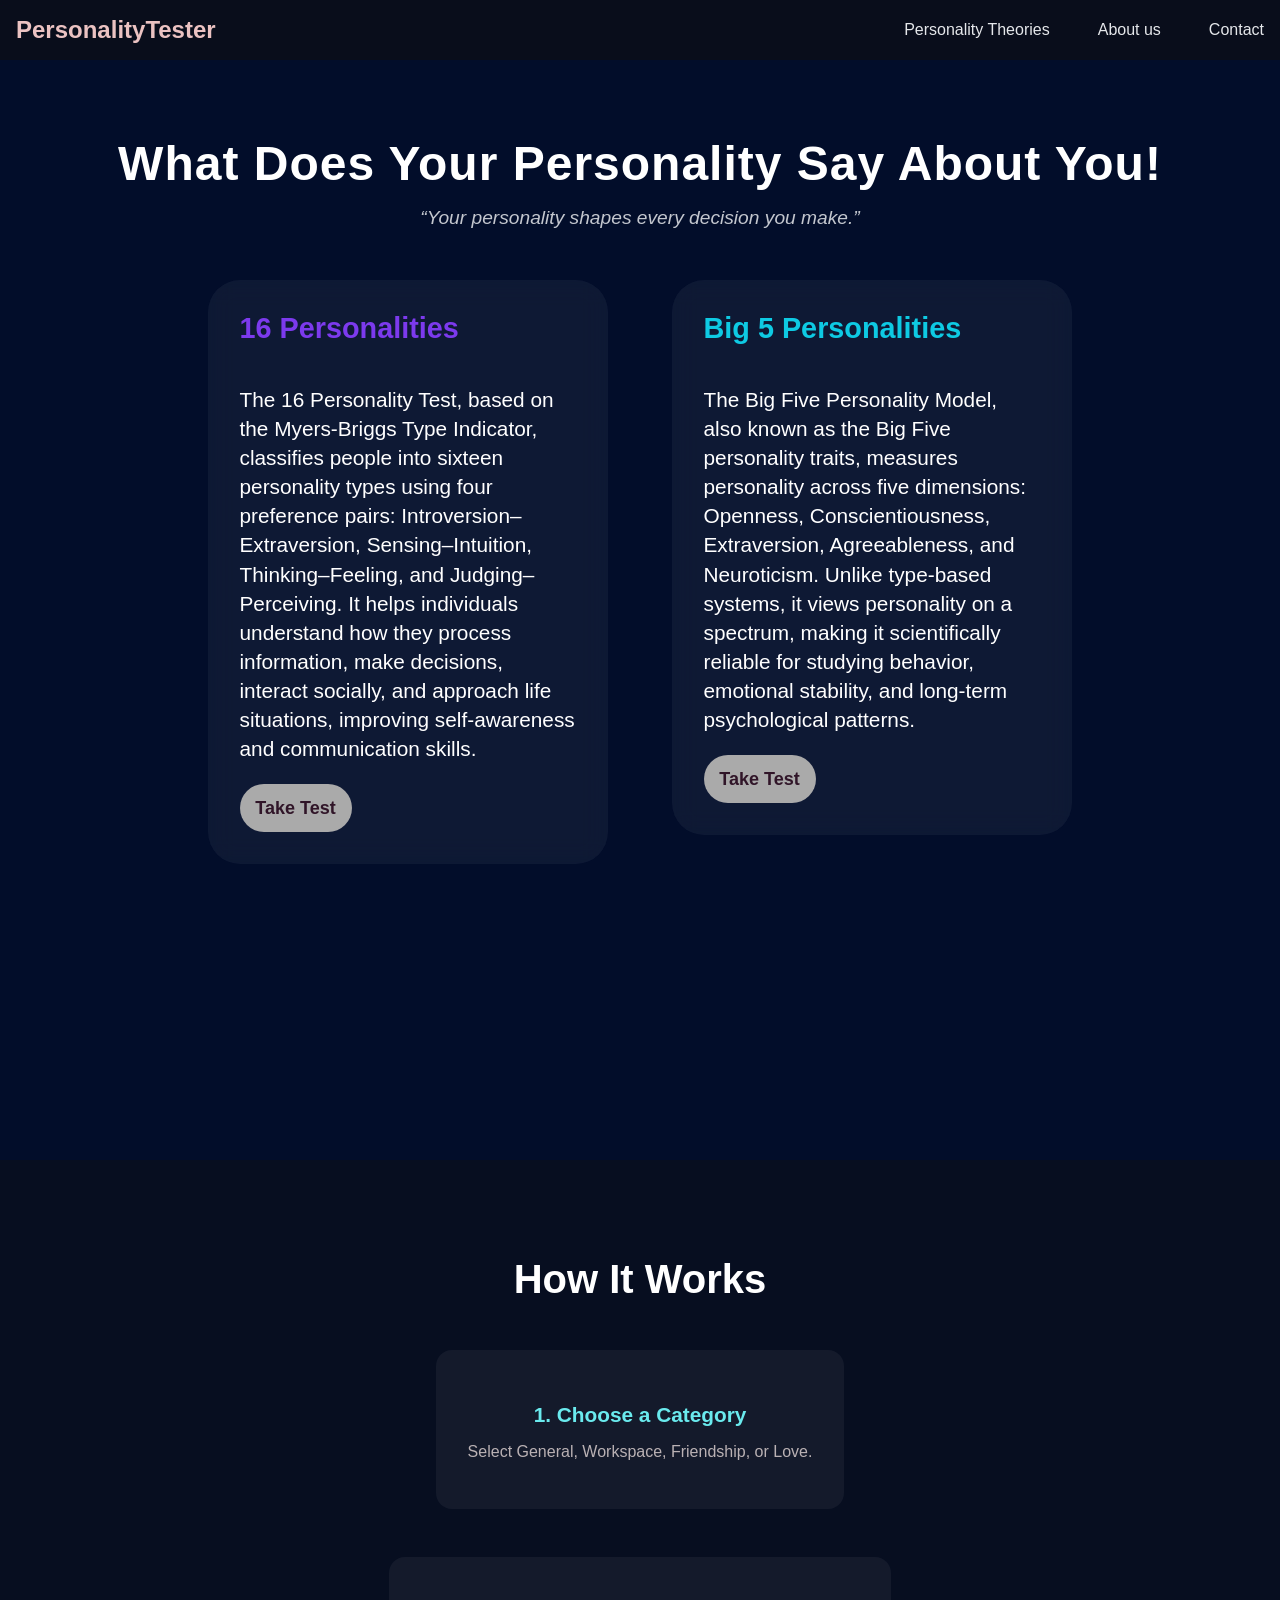
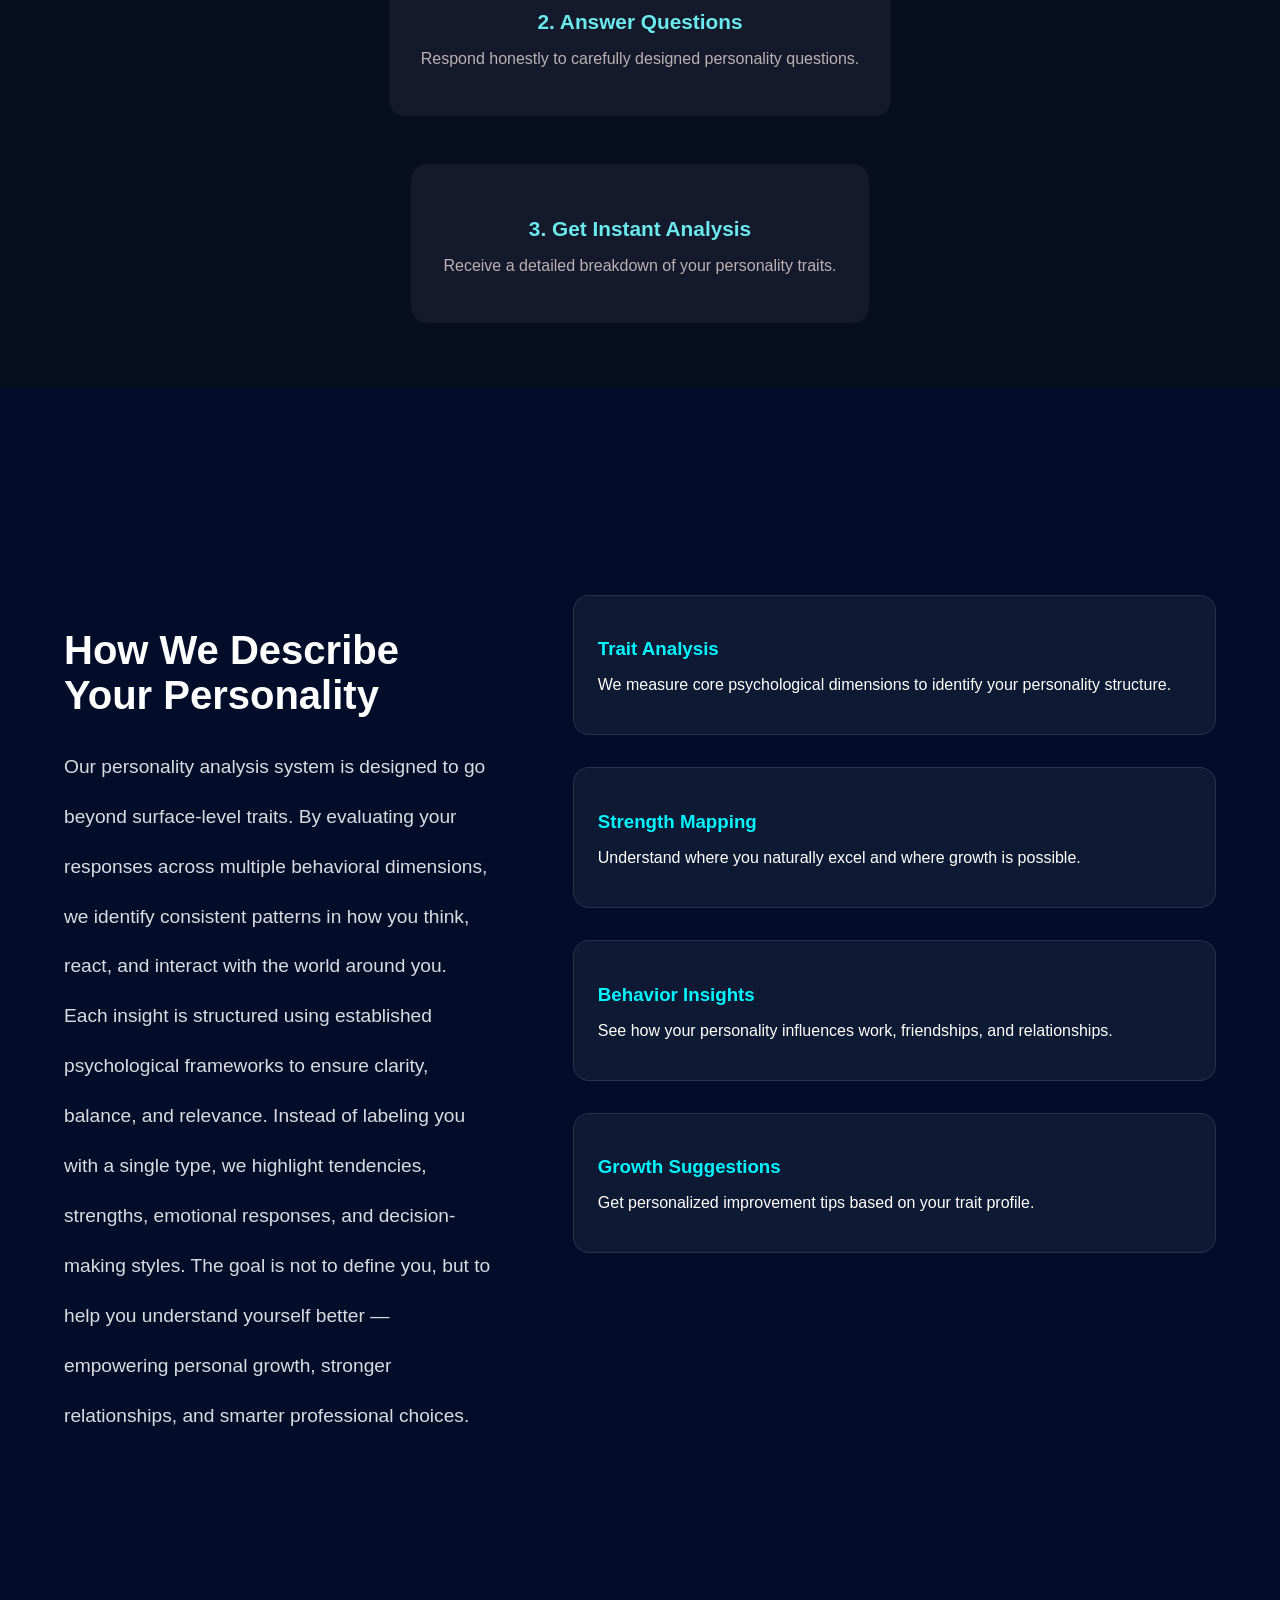
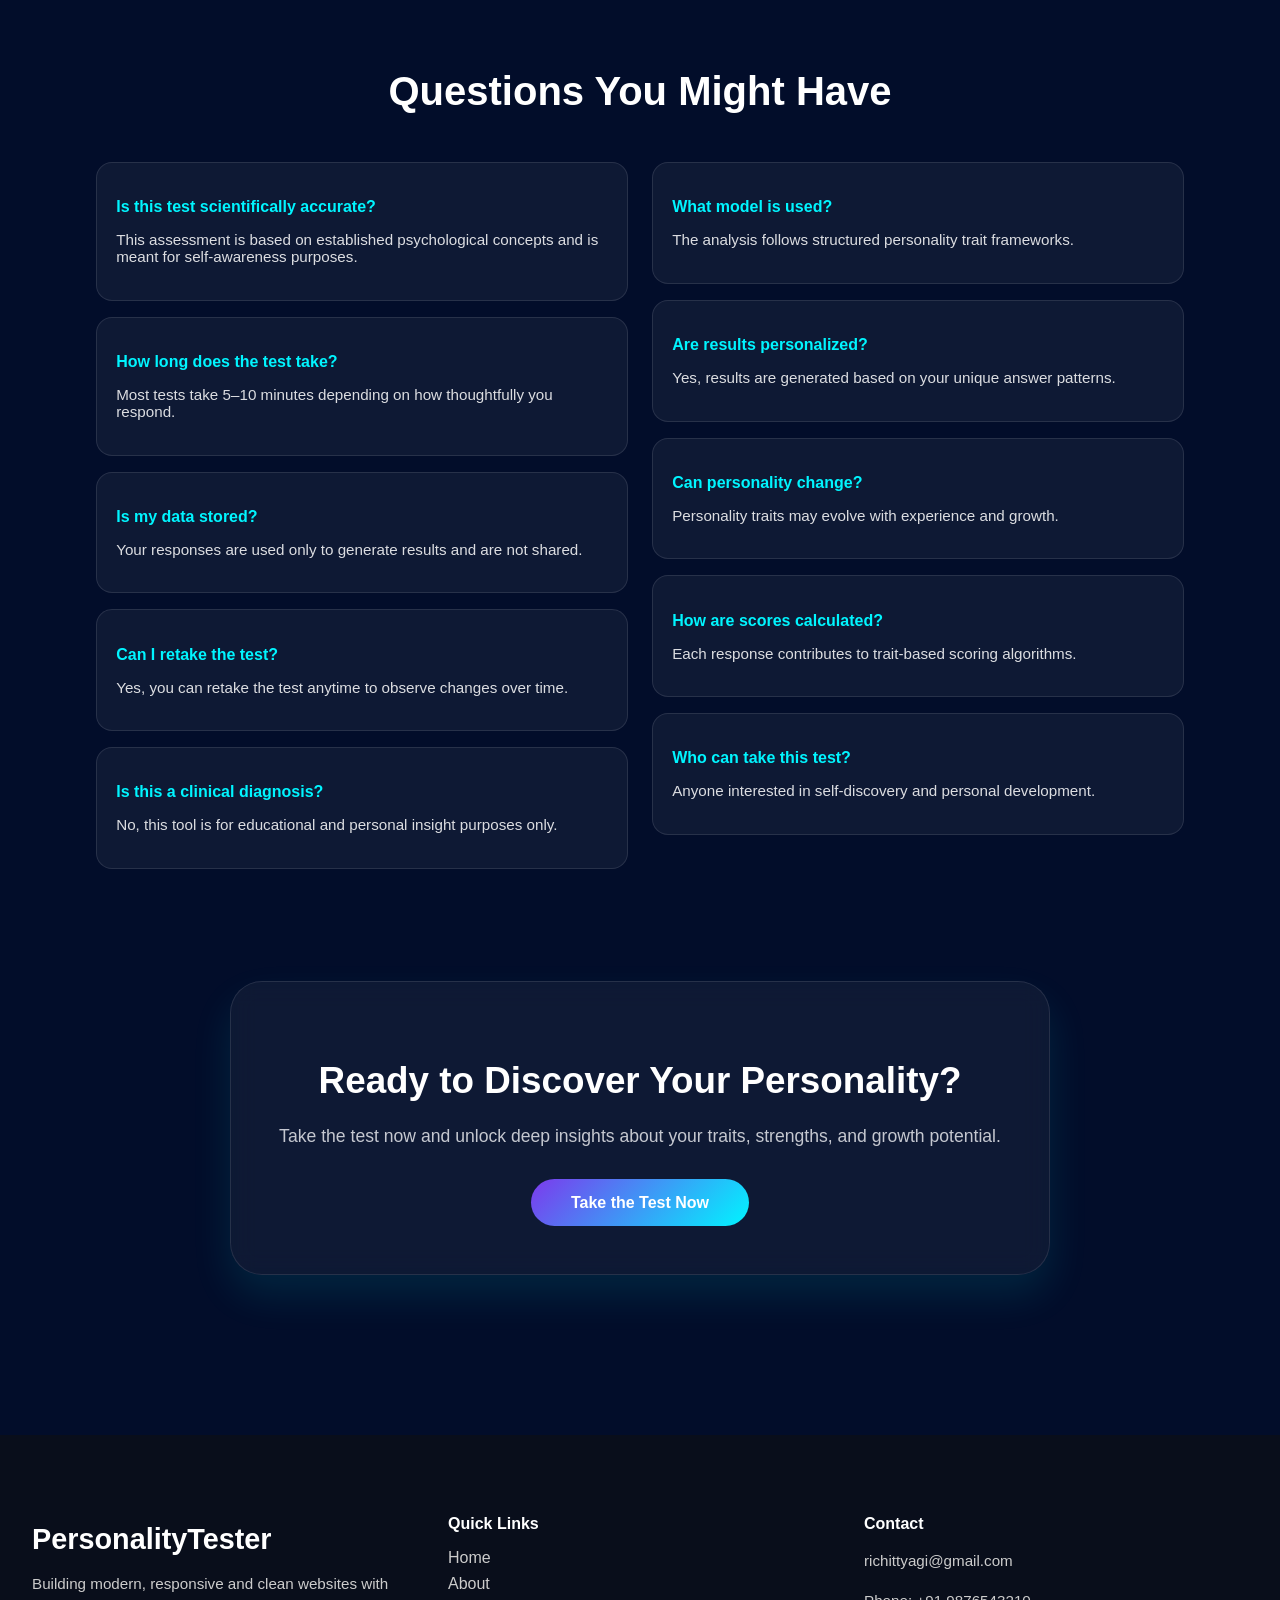
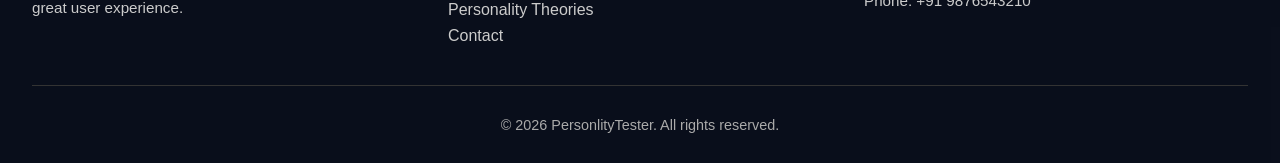
==== index.html @ 72333360 "Add files via upload" ====
<!DOCTYPE html>
<html lang="en">
<head>
    <meta charset="UTF-8">
    <meta name="viewport" content="width=device-width, initial-scale=1.0">
    <title>PersonalityTester</title>
    <link rel="stylesheet" href="common.css">
    <link rel="stylesheet" href="index.css">
</head>
<body>
    <section id="nav">
    <div class="navbar" id="nav">
        <a href="index.html" style="text-decoration: none; color: inherit;"><div class='logo'>PersonalityTester</div></a>
        <div class="nav-links">
            <a href="personality.html">Personality Theories</a>
            <a href="about.html">About us</a>
            <a href="contact.html">Contact</a>
        </div>
    </div>
    </section>
    <section id="hero">
    <div class="hero">
        <h1>What Does Your Personality Say About You!</h1>
        <p class="quote">
            “Your personality shapes every decision you make.”
        </p>
    </div>
    </section>
    <div class="cards-box">
        <div class="card sixteenpersonality">
            <h2>16 Personalities</h2>
            <p>The 16 Personality Test, based on the Myers-Briggs Type Indicator, classifies people into sixteen personality types using four preference pairs: Introversion–Extraversion, Sensing–Intuition, Thinking–Feeling, and Judging–Perceiving. It helps individuals understand how they process information, make decisions, interact socially, and approach life situations, improving self-awareness and communication skills.</p>
            <button id="btn1" class="btn">Take Test</button>
        </div>
        <div class="card bigfivepersonality">
            <h2>Big 5 Personalities</h2>
            <p>The Big Five Personality Model, also known as the Big Five personality traits, measures personality across five dimensions: Openness, Conscientiousness, Extraversion, Agreeableness, and Neuroticism. Unlike type-based systems, it views personality on a spectrum, making it scientifically reliable for studying behavior, emotional stability, and long-term psychological patterns.</p>
            <button id="btn2" class="btn">Take Test</button>
        </div>
    </div>
    <section class="how-it-works">
        <h2>How It Works</h2>
        <div class="steps">
            <div class="step">
                <h3>1. Choose a Category</h3>
                <p>Select General, Workspace, Friendship, or Love.</p>
            </div>
            <div class="step">
                <h3>2. Answer Questions</h3>
                <p>Respond honestly to carefully designed personality questions.</p>
            </div>
            <div class="step">
                <h3>3. Get Instant Analysis</h3>
                <p>Receive a detailed breakdown of your personality traits.</p>
            </div>
        </div>
    </section>
    <section class="personality-description">
        <div class="left-content">
            <h2>How We Describe Your Personality</h2>
            <p>
                Our personality analysis system is designed to go beyond surface-level traits. By evaluating
                your responses across multiple behavioral dimensions, we identify consistent patterns in how you
                think, react, and interact with the world around you.
                Each insight is structured using established psychological frameworks to ensure clarity,
                balance, and relevance. Instead of labeling you with a single type, we highlight tendencies,
                strengths, emotional responses, and decision-making styles.
                The goal is not to define you, but to help you understand yourself better — empowering personal
                growth, stronger relationships, and smarter professional choices.
            </p>
        </div>
        <div class="right-content">
            <div class="desc-item">
                <h3>Trait Analysis</h3>
                <p>We measure core psychological dimensions to identify your personality structure.</p>
            </div>
            <div class="desc-item">
                <h3>Strength Mapping</h3>
                <p>Understand where you naturally excel and where growth is possible.</p>
            </div>
            <div class="desc-item">
                <h3>Behavior Insights</h3>
                <p>See how your personality influences work, friendships, and relationships.</p>
            </div>
            <div class="desc-item">
                <h3>Growth Suggestions</h3>
                <p>Get personalized improvement tips based on your trait profile.</p>
            </div>
        </div>
    </section>
    <section class="faq-section">
        <h2>Questions You Might Have</h2>
        <div class="faq-container">
        <div class=" faq-column">
            <div class="faq-box">
                <h3>Is this test scientifically accurate?</h3>
                <p>This assessment is based on established psychological concepts and is meant for self-awareness
                    purposes.</p>
            </div>
            <div class="faq-box">
                <h3>How long does the test take?</h3>
                <p>Most tests take 5–10 minutes depending on how thoughtfully you respond.</p>
            </div>
            <div class="faq-box">
                <h3>Is my data stored?</h3>
                <p>Your responses are used only to generate results and are not shared.</p>
            </div>
            <div class="faq-box">
                <h3>Can I retake the test?</h3>
                <p>Yes, you can retake the test anytime to observe changes over time.</p>
            </div>
            <div class="faq-box">
                <h3>Is this a clinical diagnosis?</h3>
                <p>No, this tool is for educational and personal insight purposes only.</p>
            </div>
        </div>
        <div class="faq-column">
            <div class="faq-box">
                <h3>What model is used?</h3>
                <p>The analysis follows structured personality trait frameworks.</p>
            </div>
            <div class="faq-box">
                <h3>Are results personalized?</h3>
                <p>Yes, results are generated based on your unique answer patterns.</p>
            </div>
            <div class="faq-box">
                <h3>Can personality change?</h3>
                <p>Personality traits may evolve with experience and growth.</p>
            </div>
            <div class="faq-box">
                <h3>How are scores calculated?</h3>
                <p>Each response contributes to trait-based scoring algorithms.</p>
            </div>
            <div class="faq-box">
                <h3>Who can take this test?</h3>
                <p>Anyone interested in self-discovery and personal development.</p>
            </div>
        </div>
        </div>
    <section class="cta-section">
    <div class="cta-box">
        <h2>Ready to Discover Your Personality?</h2>
        <p>
            Take the test now and unlock deep insights about your traits,
            strengths, and growth potential.
        </p>
        <a href="#nav" style="text-decoration: none; color: inherit;"><button class="cta-btn">Take the Test Now</button></a>
    </div>
</section>
    </section>
    <section>
    <footer class="footer">
    <div class="footer-container">
        <div class="footer-box">
            <h2 class="footer-logo">PersonalityTester</h2>
            <p>Building modern, responsive and clean websites with great user experience.</p>
        </div>
        <div class="footer-box">
            <h3>Quick Links</h3>
            <a href="#nav">Home</a>
            <a href="about.html">About</a>
            <a href="personality.html">Personality Theories</a>
            <a href="contact.html">Contact</a>
        </div>
        <div class="footer-box">
            <h3>Contact</h3>
            <p>richittyagi@gmail.com</p>
            <p>Phone: +91 9876543210</p>
        </div>
    </div>
    <div class="footer-bottom">
        <p>© 2026 PersonlityTester. All rights reserved.</p>
    </div>
</footer>
</section>
    <script src="index.js"></script>
</body>
</html>
---- common.css ----
.navbar {
    position: fixed;
    top: 0;
    left: 0;
    right: 0;
    display: flex;
    justify-content: space-between;
    align-items: center;
    padding: 1rem 1rem;
    background: rgba(11, 15, 25, 0.85);
    backdrop-filter: blur(10px);
    color: rgb(235, 194, 194);
    z-index: 1000;
}
.logo {
    font-size: 1.5rem;
    font-weight: bold;
    font-family:sans-serif;
    color: rgb(235, 194, 194);
}
.nav-links {
    display: flex;
    gap: 3rem;
}
.nav-links a {
    text-decoration: none;
    color: #E5E7EB;
    font-family: 'Raleway', sans-serif;
}
.nav-links a:hover {
    color: #00F5FF;
}

.footer {
    background: rgba(11, 15, 25, 0.85);
    color: #fff;
    padding: 4rem 2rem 1rem;
    font-family: sans-serif;
}
.footer-container {
    display: grid;
    grid-template-columns: repeat(auto-fit, minmax(200px, 1fr));
    gap: 2rem;
    margin-bottom: 2rem;
}
.footer-logo {
    font-size: 1.8rem;
    font-weight: bold;
    font-family: sans-serif;
    color: #fff;
    margin-bottom: 1rem;
}
.footer-box p {
    color: #ccc;
    font-size: 0.95rem;
    line-height: 1.6;
}
.footer-box h3 {
    font-family: sans-serif;
    color: #fff;
    font-size: 1rem;
    font-weight: 600;
    letter-spacing: normal;
    text-transform: none;
    padding: 0;
    margin-bottom: 1rem;
}
.footer-box a {
    display: block;
    color: #ccc;
    text-decoration: none;
    margin-bottom: 0.5rem;
    transition: 0.3s;
    font-family:sans-serif;
}
.footer-box a:hover {
    color: white;
}
.footer-bottom {
    text-align: center;
    border-top: 1px solid #333;
    padding-top: 1rem;
    font-size: 0.9rem;
    color: #aaa;
    font-family: sans-serif;
}
---- index.css ----
body{
    margin: 0;
    background-color: #020d2a;
    font-family: 'Orbitron', sans-serif;
}
.cards-box{
    display: grid;
    grid-template-columns: repeat(2, 25rem);
    grid-template-rows: repeat(2, 25rem);
    gap: 4rem;
    justify-content: center;
}
.card{
    padding: 2rem;
    border-radius: 2rem;
    color: white;
    display: flex;
    flex-direction: column;
    justify-content: flex-start;
    background: rgba(255, 255, 255, 0.05);
    backdrop-filter: blur(12px);
    height: fit-content;
    /* border: 1px solid rgba(255,255,255,0.1); */
    transition: transform 0.3s ease, box-shadow 0.3s ease;
}
.card h2{
    margin-top: 0;
    font-size: 1.8rem;
}
.card p{
    margin-top: 1rem;
    line-height: 1.4;
    font-size: 1.3rem;
}
.btn{
    border: none;
    width: 7rem;
    height: 3rem;
    border-radius: 5rem;
    font-weight: bold;
    color: #301528;
    font-size: large;
    background-color: #aaa;
    font-family:Arial, Helvetica, sans-serif
}
.btn:hover{
    transform: scale(1.05);
    box-shadow: 0 0 25px rgba(0, 245, 255, 0.7);
    cursor: pointer;
    background-color: #aaaaaac5;
}
.card:hover{
    transform: translateY(-10px);
}
.sixteenpersonality h2{
    color: #7C3AED;
}
.bigfivepersonality h2{
    color: #0ecae3;
}
.hero{
    margin-top: 4rem;
    text-align: center;
    padding: 2rem;
}
.hero h1{
    font-size: 3rem;
    color: white;
    letter-spacing: 1px;
    margin-bottom: 1rem;
}
.quote{
    font-size: 1.2rem;
    color: #E5E7EB;
    opacity: 0.85;
    margin-top: 0.1rem;
    font-style: italic;
}
.how-it-works{
    margin-top: 1rem;
    padding: 4rem 2rem;
    text-align: center;
    background: rgba(11, 15, 25, 0.6);
    color: white;
}
.how-it-works h2{
    font-size: 2.5rem;
    margin-bottom: 3rem;
}
.steps{
    display: flex;
    flex-direction: column;   
    align-items: center;     
    gap: 3rem; 
}
.step{
    max-width: 40rem;
    padding: 2rem;
    background: rgba(255, 255, 255, 0.05);
    border-radius: 1rem;
    transition: transform 0.3s ease, box-shadow 0.3s ease;
}
.step h3{
    font-size: 1.3rem;
    margin-bottom: 1rem;
    color: #6aeaee;
}
.step p{
    font-size: 1rem;
    opacity: 0.85;
    color: rgb(215, 204, 204);
}
.step:hover{
    opacity: 80%;
    transform: scale(1.05) translateY(-8px);
    cursor: pointer;
}
.personality-description{
    margin-top: 8rem;
    padding: 5rem 4rem;
    display: flex;
    justify-content: space-between;
    gap: 5rem;
    color: white;
}
.left-content{
    flex: 1;
}
.left-content h2{
    font-size: 2.5rem;
    margin-bottom: 1.5rem;
}
.left-content p{
    font-size: 1.2rem;
    opacity: 0.85;
    line-height: 2.6;
}
.right-content{
    flex: 1.5;
    display: flex;
    flex-direction: column;
    gap: 2rem;
}
.desc-item{
    padding: 1.5rem;
    background: rgba(255,255,255,0.05);
    border-radius: 1rem;
    border: 1px solid rgba(255,255,255,0.1);
    transition: transform 0.3s ease, box-shadow 0.3s ease;
}
.desc-item:hover{
    transform: translateY(-5px) scale(1.03);
}
.desc-item h3{
    margin-bottom: 0.8rem;
    color: #00F5FF;
}
.faq-section{
    margin-top: 2rem;
    padding: 4rem 6rem;
    color: white;
}
.faq-section h2{
    text-align: center;
    font-size: 2.5rem;
    margin-bottom: 3rem;
}
.faq-container{
    display: grid;
    grid-template-columns: repeat(2, 1fr);  /* 5 boxes in a row */
    gap: 1.5rem;
}
.faq-box{
    padding: 1.2rem;
    background: rgba(255,255,255,0.05);
    border-radius: 1rem;
    border: 1px solid rgba(255,255,255,0.1);
    margin-bottom: 1rem;
}
.faq-box h3{
    margin-bottom: 0.6rem;
    color: #00F5FF;
    font-size: 1rem;
}
.faq-box p{
    opacity: 0.85;
    font-size: 0.95rem;
}
.cta-section{
    padding: 6rem 2rem;
    display: flex;
    justify-content: center;
    align-items: center;
}
.cta-box{
    text-align: center;
    max-width: 800px;
    padding: 3rem;
    border-radius: 2rem;
    background: rgba(255,255,255,0.05);
    backdrop-filter: blur(12px);
    border: 1px solid rgba(255,255,255,0.1);
    box-shadow: 0 20px 40px rgba(0, 245, 255, 0.1);
}
.cta-box h2{
    font-size: 2.3rem;
    margin-bottom: 1.5rem;
    color: white;
}
.cta-box p{
    font-size: 1.1rem;
    opacity: 0.85;
    margin-bottom: 2rem;
    color: #E5E7EB;
}
.cta-btn{
    padding: 0.9rem 2.5rem;
    border-radius: 50px;
    border: none;
    font-size: 1rem;
    font-weight: bold;
    cursor: pointer;
    background: linear-gradient(135deg, #7C3AED, #00F5FF);
    color: white;
    transition: all 0.3s ease;
}
.cta-btn:hover{
    transform: translateY(-5px);
}
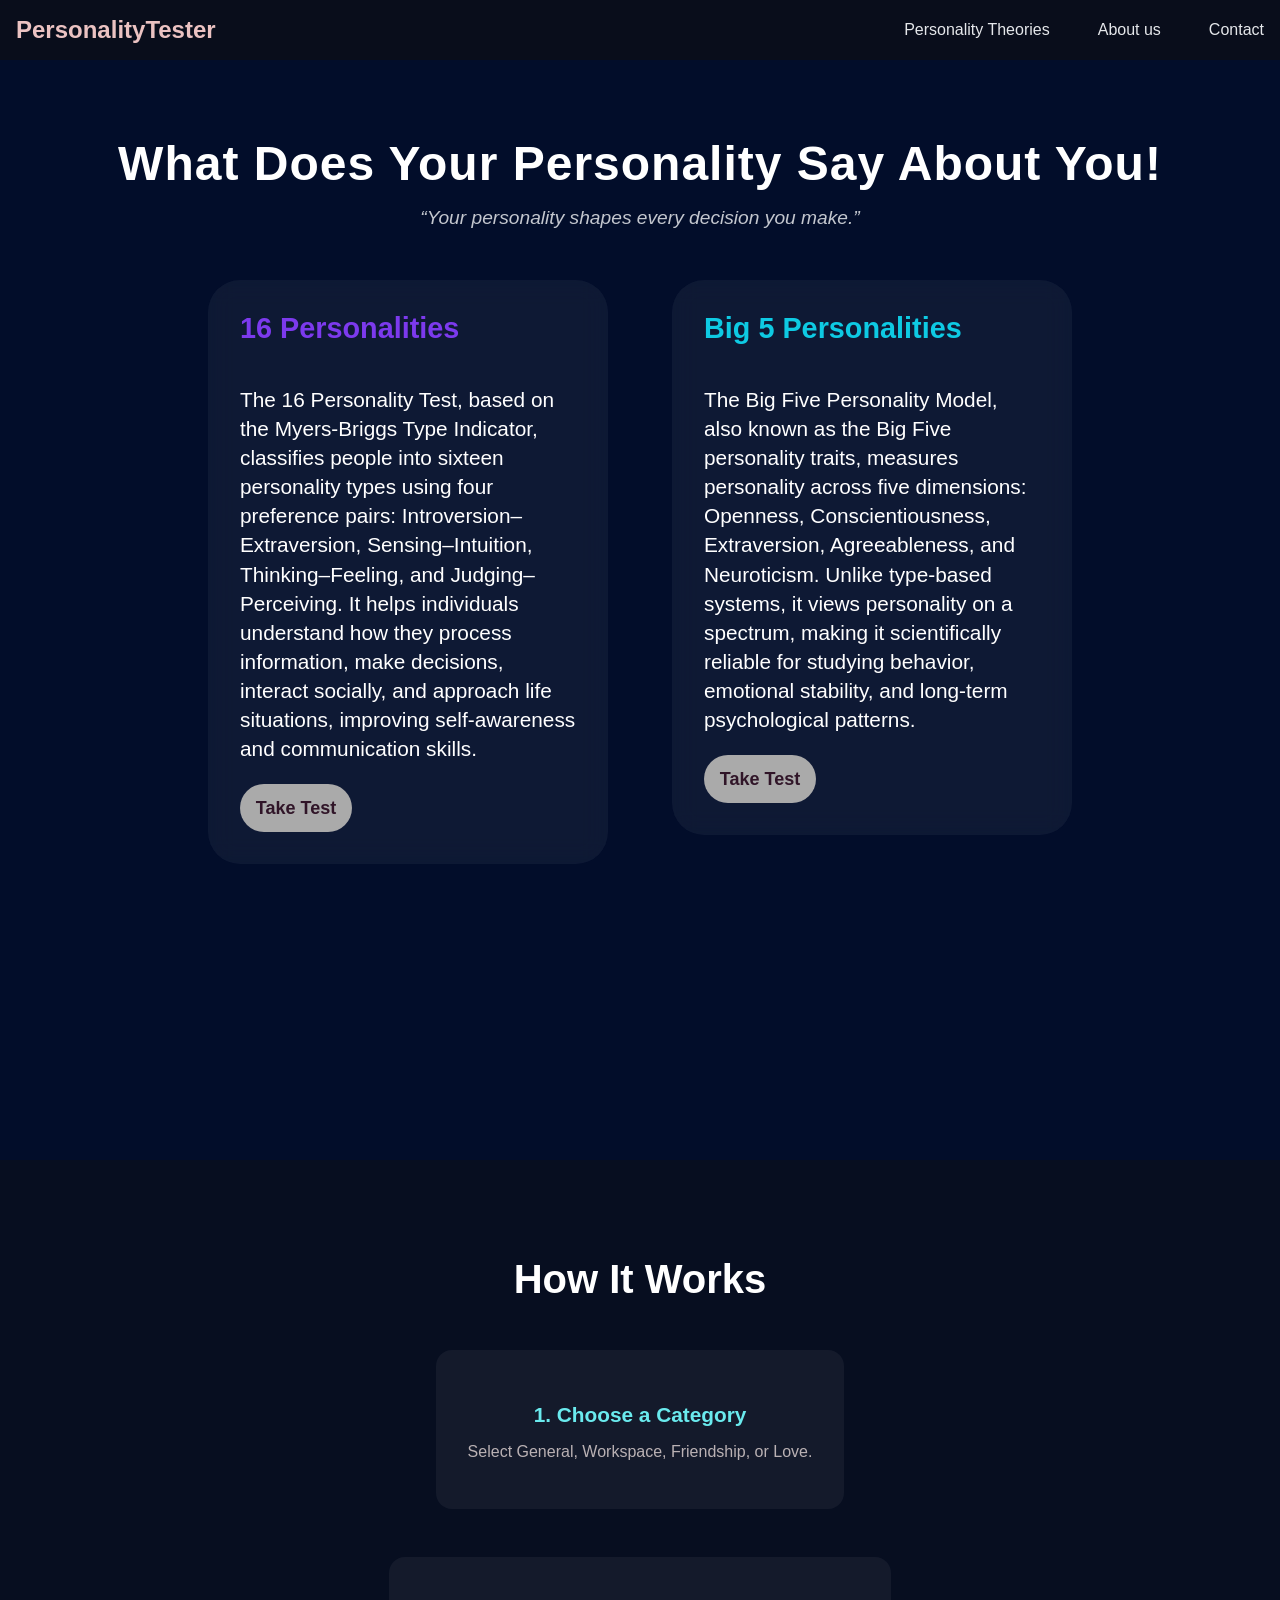
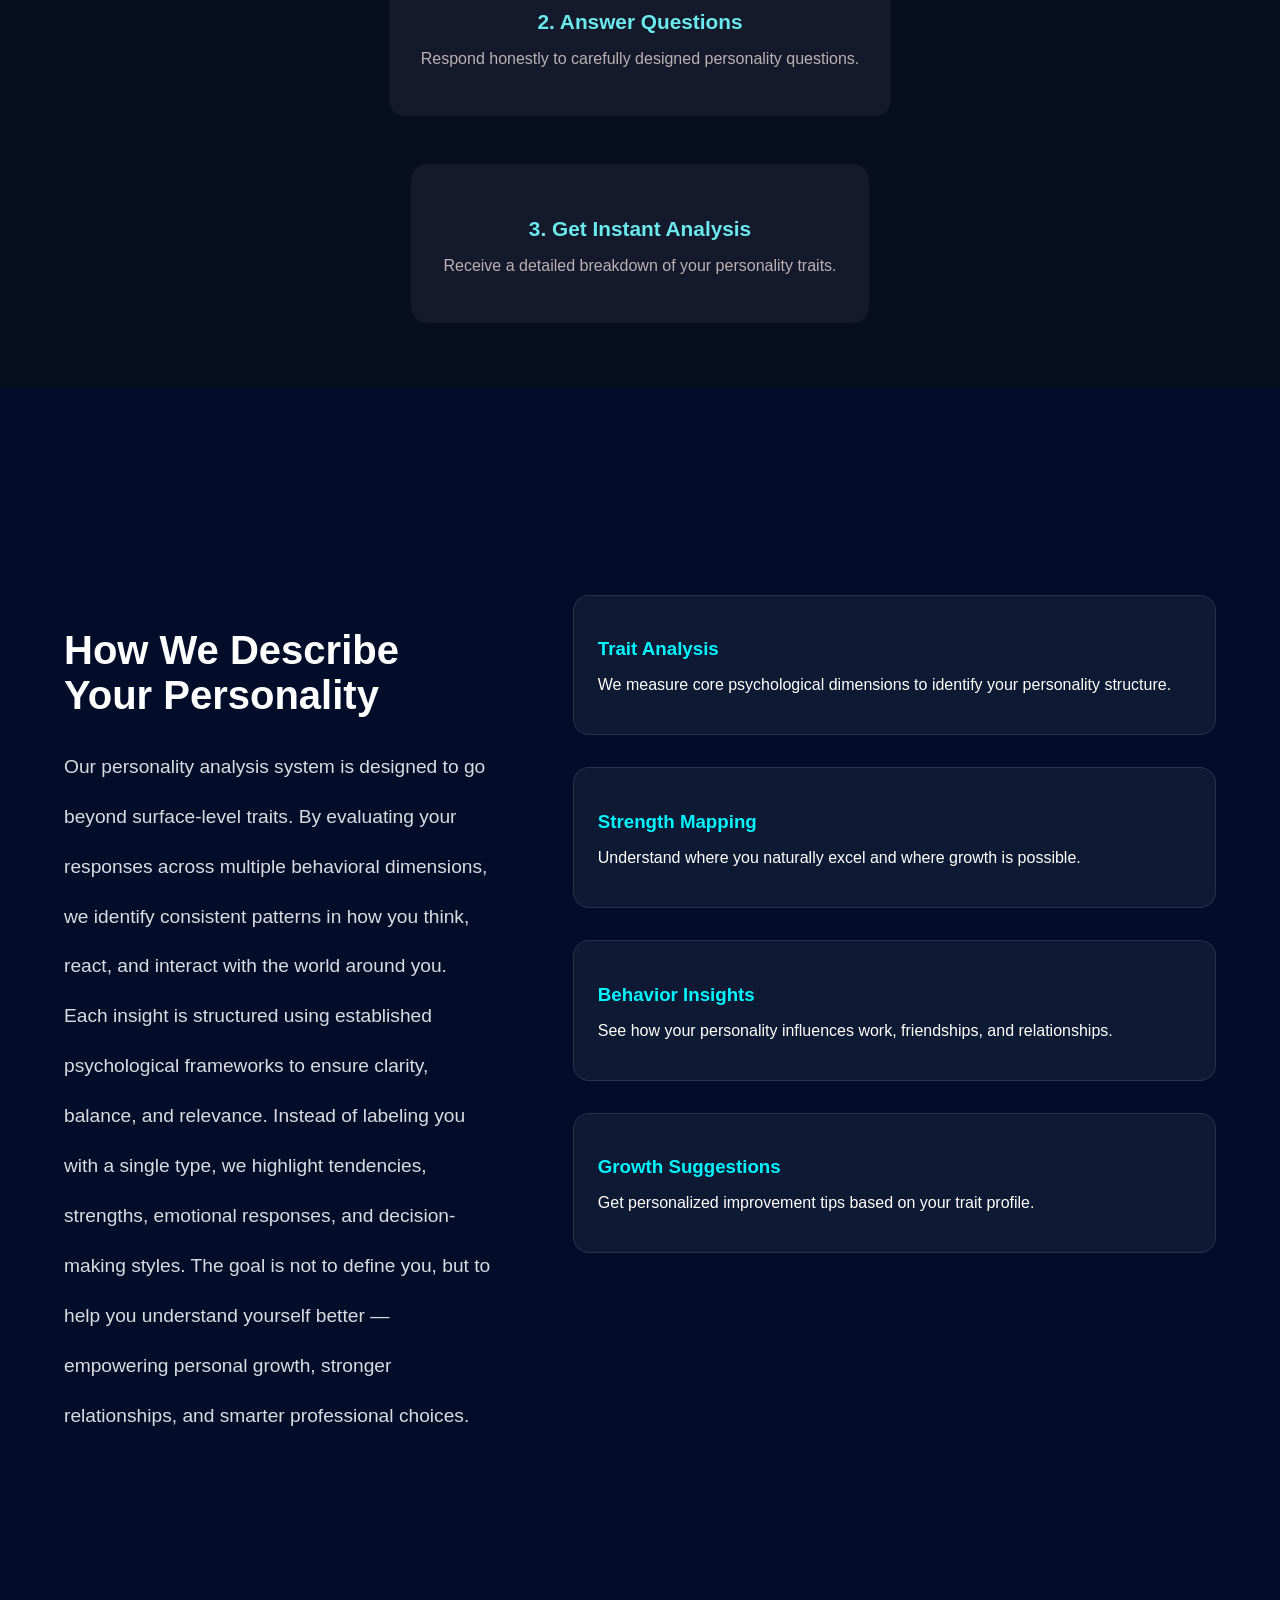
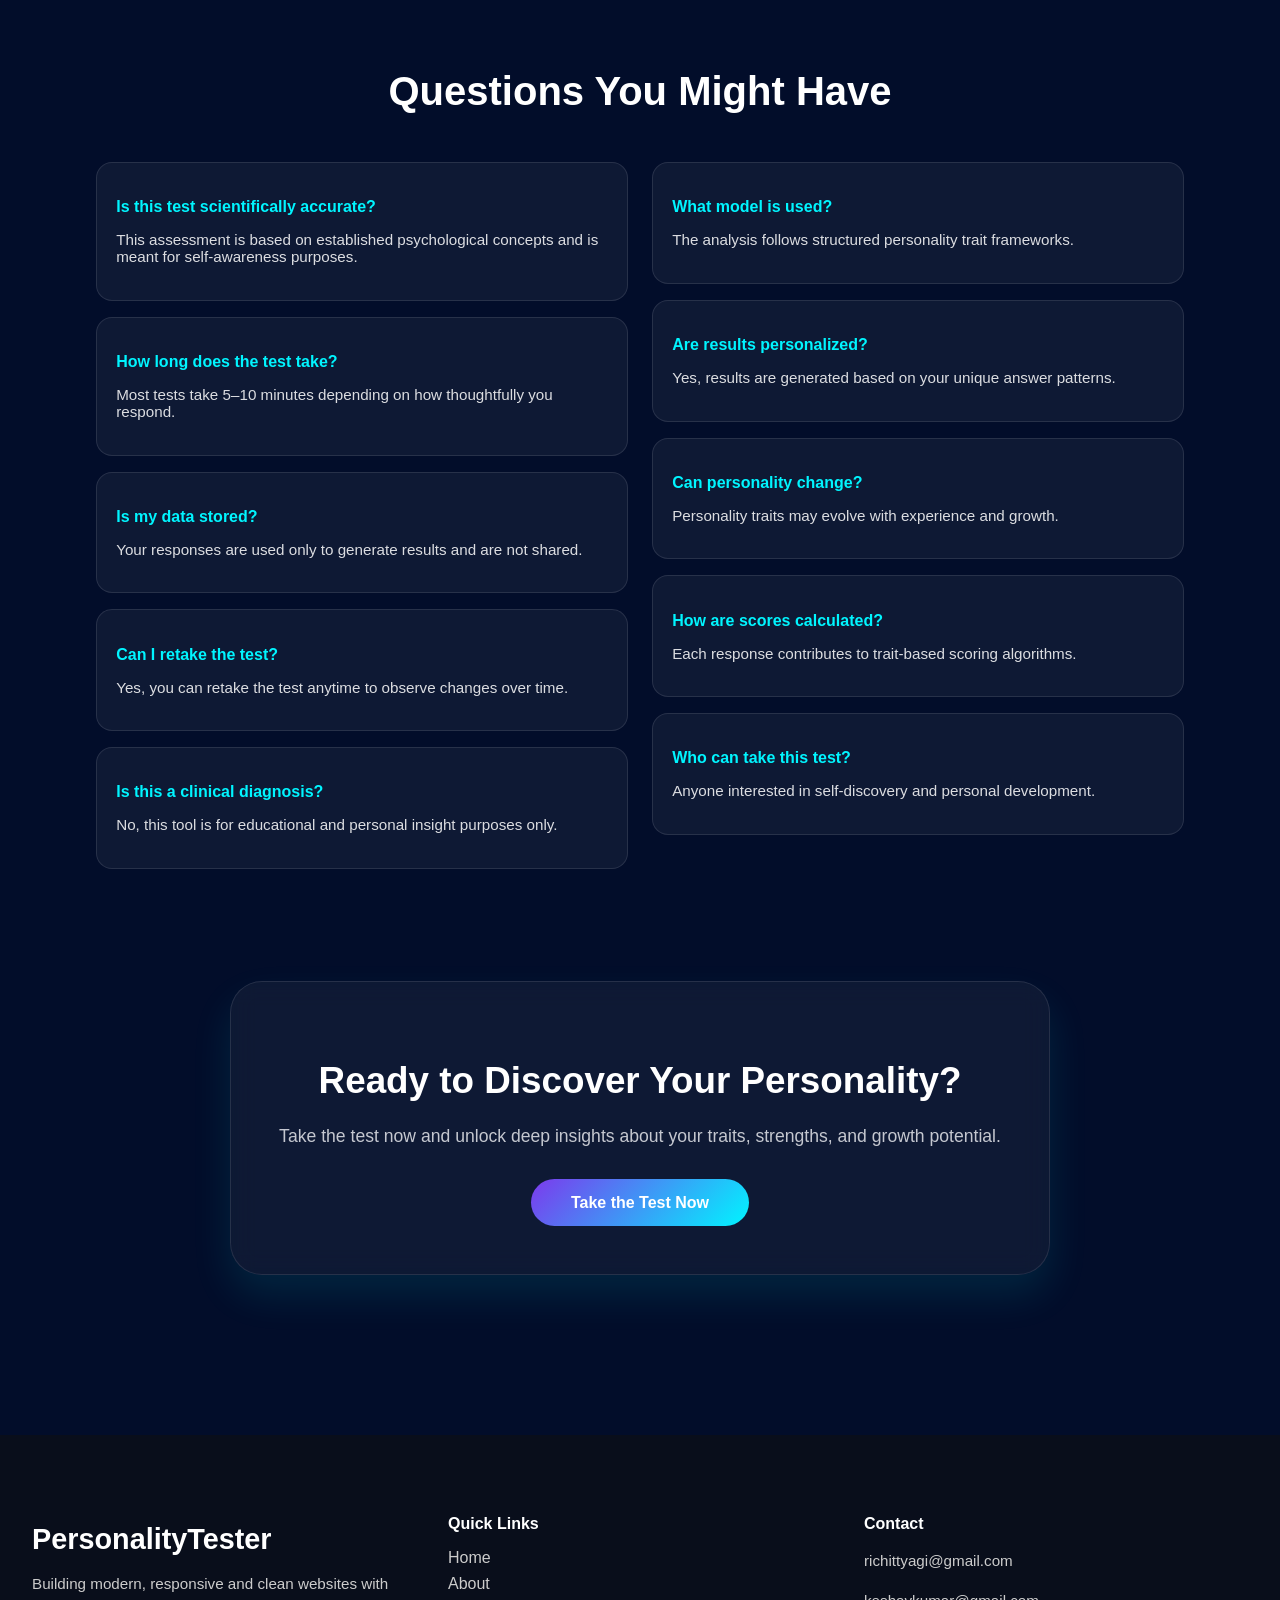
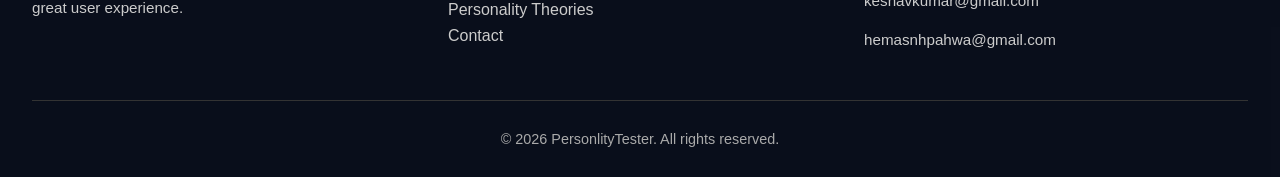
==== commit 124d61bc: "Update index.html" ====
--- a/index.html
+++ b/index.html
@@ -165,7 +165,8 @@
         <div class="footer-box">
             <h3>Contact</h3>
             <p>richittyagi@gmail.com</p>
-            <p>Phone: +91 9876543210</p>
+            <p>keshavkumar@gmail.com</p>
+            <p>hemasnhpahwa@gmail.com</p>
         </div>
     </div>
     <div class="footer-bottom">
@@ -175,4 +176,4 @@
 </section>
     <script src="index.js"></script>
 </body>
-</html>+</html>
--- a/common.css
+++ b/common.css
@@ -83,4 +83,77 @@
     font-size: 0.9rem;
     color: #aaa;
     font-family: sans-serif;
-}+}
+@media (max-width: 768px) {
+    /* Navbar */
+    .nav-toggle {
+        display: flex;
+    }
+
+    .nav-links {
+        display: none;
+        position: absolute;
+        top: 100%;
+        left: 0;
+        right: 0;
+        flex-direction: column;
+        gap: 0;
+        background: rgba(11, 15, 25, 0.97);
+        backdrop-filter: blur(10px);
+        padding: 1rem 0;
+    }
+
+    .nav-links.open {
+        display: flex;
+    }
+
+    .nav-links a {
+        padding: 0.75rem 1.5rem;
+        border-bottom: 1px solid rgba(255, 255, 255, 0.06);
+    }
+
+    .nav-links a:last-child {
+        border-bottom: none;
+    }
+
+    /* Footer */
+    .footer {
+        padding: 3rem 1.5rem 1rem;
+    }
+
+    .footer-container {
+        grid-template-columns: repeat(auto-fit, minmax(160px, 1fr));
+        gap: 1.5rem;
+    }
+}
+
+/* ─── RESPONSIVE: MOBILE (≤ 480px) ──────────────────── */
+@media (max-width: 480px) {
+    /* Navbar */
+    .logo {
+        font-size: 1.2rem;
+    }
+
+    /* Footer */
+    .footer {
+        padding: 2.5rem 1rem 1rem;
+    }
+
+    .footer-container {
+        grid-template-columns: 1fr;
+        gap: 1.5rem;
+    }
+
+    .footer-logo {
+        font-size: 1.5rem;
+    }
+
+    .footer-box p,
+    .footer-box a {
+        font-size: 0.9rem;
+    }
+
+    .footer-bottom {
+        font-size: 0.8rem;
+    }
+}
--- a/index.css
+++ b/index.css
@@ -227,4 +227,45 @@
 }
 .cta-btn:hover{
     transform: translateY(-5px);
-}+}
+@media (max-width: 600px) {
+    /* Cards */
+    .cards-box {
+        grid-template-columns: 1fr;
+        gap: 1.5rem;
+        padding: 0 1.2rem;
+    }
+ 
+    .card         { padding: 1.5rem; border-radius: 1.2rem; }
+    .card h2      { font-size: 1.4rem; }
+    .card p       { font-size: 1rem; }
+ 
+    /* Hero */
+    .hero         { margin-top: 2.5rem; padding: 1.5rem 1rem; }
+    .hero h1      { font-size: 1.7rem; letter-spacing: 0; }
+    .quote        { font-size: 0.9rem; }
+ 
+    /* How it works */
+    .how-it-works { padding: 3rem 1.2rem; }
+    .how-it-works h2 { font-size: 1.6rem; margin-bottom: 2rem; }
+    .step         { padding: 1.4rem; }
+    .step h3      { font-size: 1.1rem; }
+ 
+    /* Personality description */
+    .personality-description { padding: 3rem 1.2rem; margin-top: 2rem; gap: 2rem; }
+    .left-content h2 { font-size: 1.6rem; }
+    .left-content p  { font-size: 1rem; line-height: 1.8; }
+ 
+    /* FAQ */
+    .faq-section  { padding: 3rem 1.2rem; }
+    .faq-section h2 { font-size: 1.6rem; margin-bottom: 2rem; }
+    .faq-container { grid-template-columns: 1fr; gap: 0; }
+    .faq-box      { margin-bottom: 0.8rem; }
+ 
+    /* CTA */
+    .cta-section  { padding: 3rem 1rem; }
+    .cta-box      { padding: 2rem 1.5rem; border-radius: 1.2rem; }
+    .cta-box h2   { font-size: 1.5rem; }
+    .cta-box p    { font-size: 0.95rem; }
+    .cta-btn      { padding: 0.8rem 2rem; font-size: 0.9rem; width: 100%; }
+}
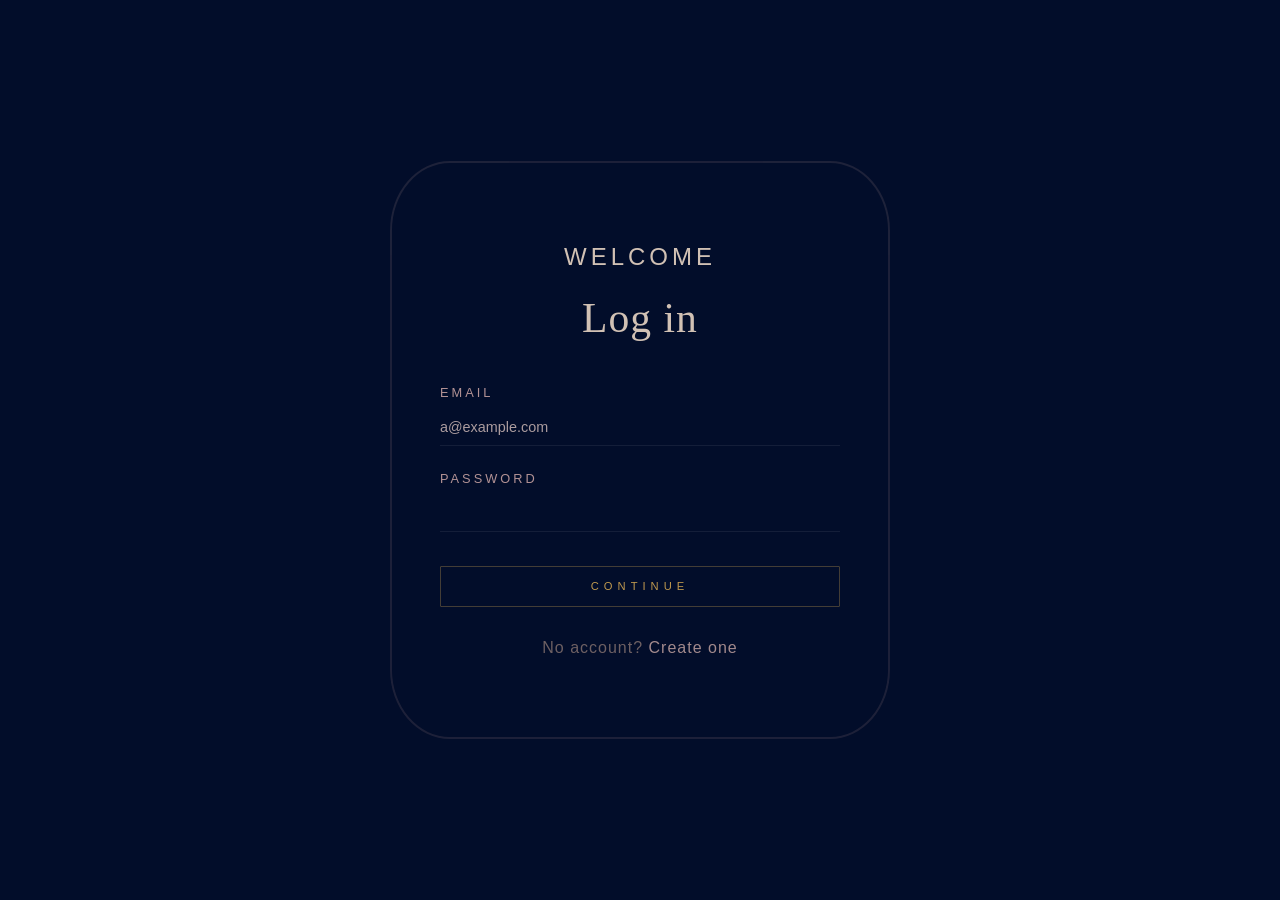
==== commit 92814bdd: "Update index.html" ====
--- a/index.html
+++ b/index.html
@@ -6,6 +6,12 @@
     <title>PersonalityTester</title>
     <link rel="stylesheet" href="common.css">
     <link rel="stylesheet" href="index.css">
+    <script>
+    const rememberedEmail = localStorage.getItem('pt_remembered_email');
+    if (!rememberedEmail) {
+        window.location.href = 'login.html';
+    }
+</script>
 </head>
 <body>
     <section id="nav">
